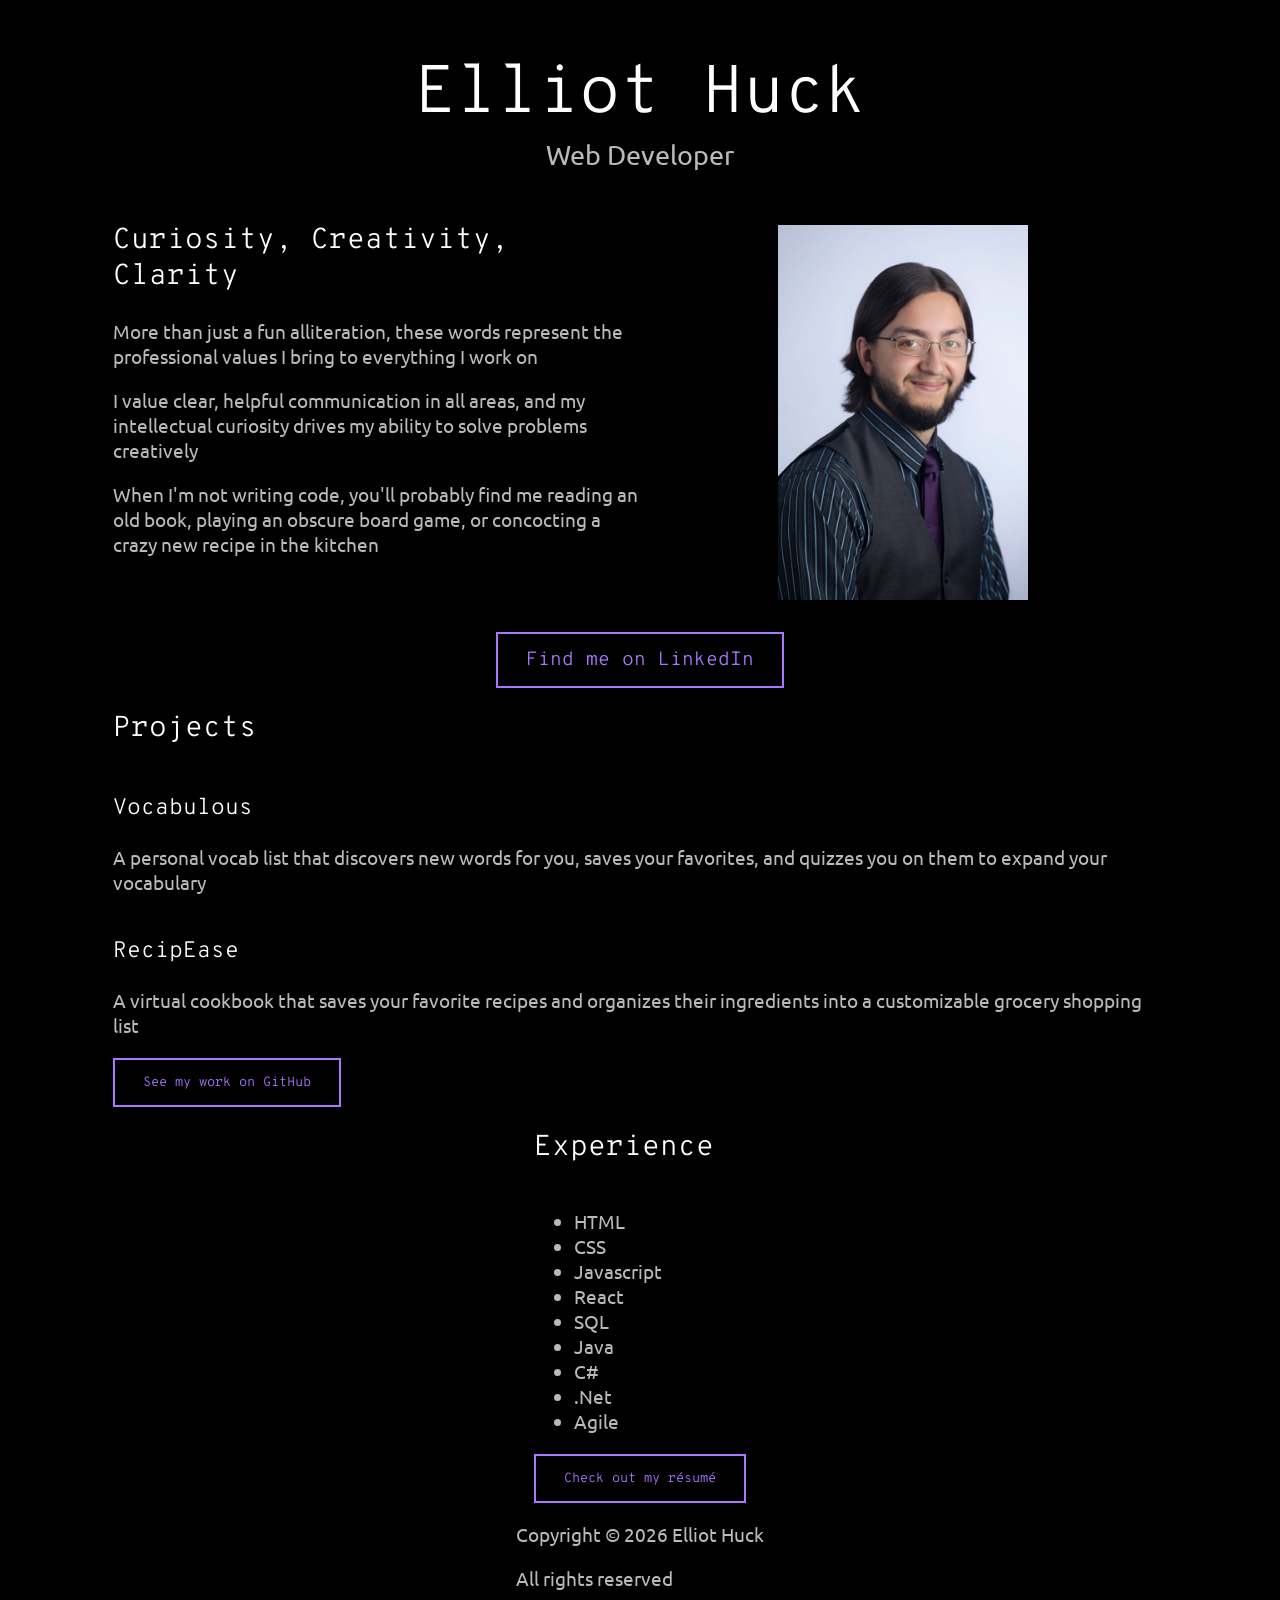
==== index.html @ 6683f587 "Fixed up about section" ====
<!DOCTYPE html>
<html lang="en">

<head>
	<meta charset="UTF-8">
	<meta name="viewport" content="width=device-width, initial-scale=1.0">
	<link href="./stylesheet.css" rel="stylesheet" type="text/css">
	<title>[ elliot huck ]</title>
</head>

<body>

	<!-- <nav>
		<h4>[ elliot huck ]</h4>
		<ul>
			<li><a href="#about">About</a></li>
			<li><a href="#projects">Projects</a></li>
			<li><a href="#experience">Experience</a></li>
		</ul>

	</nav> -->

	<header>
		<h1>Elliot Huck</h1>
		<p>Web Developer</p>
	</header>

	<section id="about">

		<div>
			<div>
				<h2>Curiosity, Creativity, Clarity</h2>
				<p>More than just a fun alliteration, these words represent the professional values I bring to everything I work on</p>
				<p>I value clear, helpful communication in all areas, and my intellectual curiosity drives my ability to solve problems creatively</p>
				<p>When I'm not writing code, you'll probably find me reading an old book, playing an obscure board game, or concocting a crazy new recipe in the kitchen</p>
			</div>
			<div>
				<img src="./files/pic-professional.jpg" alt="A rather good picture of the guy whose website this is">
			</div>
		</div>

		<div>
			<!-- <button> -->
				<a href="https://www.linkedin.com/in/elliot-huck/" target="_blank">
					Find me on LinkedIn
				</a>
			<!-- </button> -->
		</div>


	</section>

	<section id="projects">
		<h2>Projects</h2>

		<div>
			<h3>Vocabulous</h3>
			<p>A personal vocab list that discovers new words for you, saves your favorites, and quizzes you on them to expand your vocabulary</p>
		</div>

		<div>
			<h3>RecipEase</h3>
			<p>A virtual cookbook that saves your favorite recipes and organizes their ingredients into a customizable grocery shopping list</p>
		</div>

		<a href="https://github.com/elliot-huck" target="_blank">
			<button>See my work on GitHub</button>
		</a>


	</section>

	<section id="experience">
		<h2>Experience</h2>
		<ul>
			<li>HTML</li>
			<li>CSS</li>
			<li>Javascript</li>
			<li>React</li>
			<li>SQL</li>
			<li>Java</li>
			<li>C#</li>
			<li>.Net</li>
			<li>Agile</li>
		</ul>

		<a href="./files/Elliot-Huck-Resume.pdf" target="_blank">
			<button>Check out my r&eacutesum&eacute</button>
		</a>

	</section>

	<footer>
		<p>Copyright &copy;
			<script>document.write(new Date().getFullYear());</script> Elliot Huck</p>
		<p>All rights reserved</p>
	</footer>

</body>

</html>
---- stylesheet.css ----
@import url('https://fonts.googleapis.com/css?family=Overpass+Mono:300,400|Ubuntu&display=swap');

body {
	background-color: black;
	font-size: 1.2em;
	display: grid;
	grid-template-columns: 1fr 10fr 1fr;
	grid-template-rows: auto;
	justify-items: center;
}

header, footer {
	grid-column: 1 / span 3;
}

section {
	display: grid;
	grid-column: 2 / span 1;
}

h1, h2, h3, h4, h5, h6, a, button {
	font-family: 'Overpass Mono', monospace;
	color: white;
	font-weight: 300;
}

p, ul, li {
	font-family: 'Ubuntu', sans-serif;
	color: #bababa;
}

button {
	border: 2px solid #aa77ff; /* other color options: #8274c9, 8a73ff, medium slate blue */
  background-color: black;
  color: #aa77ff;
  padding: 14px 28px;
  cursor: pointer;
}

button:hover {
	background-color: #aa77ff;
	color: black;
}

header {
	text-align: center;
}

h1 {
	display: inline-block;
	vertical-align: middle;
	font-size: 3.5em;
	/* font-size: 5vw; */
	margin-block-end: 0;
}

header p {
	margin-block-start: 0;
	font-size: 1.4em;
}

section#about > div {
	display: grid;
	grid-template-columns: repeat(auto-fit, minmax(300px, 1fr));
	/* grid-template-rows: 1fr 1fr; */
}

section#about > div > div:last-child {
	text-align: center; /* img */
}

section#about img {
	height: auto;
	max-width: 250px;
	min-width: 100px;
	margin: 5%;
}

section#about > div:last-child {
	grid-column: 1 / span 3;
	grid-row: 2 / span 1;
}

#about a {
	/* padding: 0; */
}
/*
button > a {
	width: 100%;
	height: 100%;
} */

#about a {
	border: 2px solid #aa77ff; /* other color options: #8274c9, 8a73ff, medium slate blue */
  background-color: black;
  color: #aa77ff;
	padding: 14px 28px;
	text-decoration: none;
	justify-self: center;
  /* cursor: pointer; */
}

#about a:hover {
	background-color: #aa77ff;
	color: black;
}


/*
#about a {
	grid-row: 1 / span 2;
} */
/* 
#about > div:first-child {
	width: 50%;
	grid-column: 1 / span 1;
}

#about > div:nth-child(2) {
	grid-column: 2 / span 1;

}

#about img {
	width: 100%;
	height: auto;
} */



/*
section > div {
	display: flex;
	flex-wrap: wrap;
} */
/*
#about > div > div {
	width: 50%;
}

#about img {
	width: 40%;
	height: auto;
} */

/* a.ui {
  font-size: 1.07em !important;
  transform: scale(1, 1.2) !important;
} */


@media only screen and (min-device-width : 300px) and (max-device-width : 480px) {
	h1 {
		 font-size: 2em;
	}
/*
	header, section {
		margin: 5%;
	} */
}
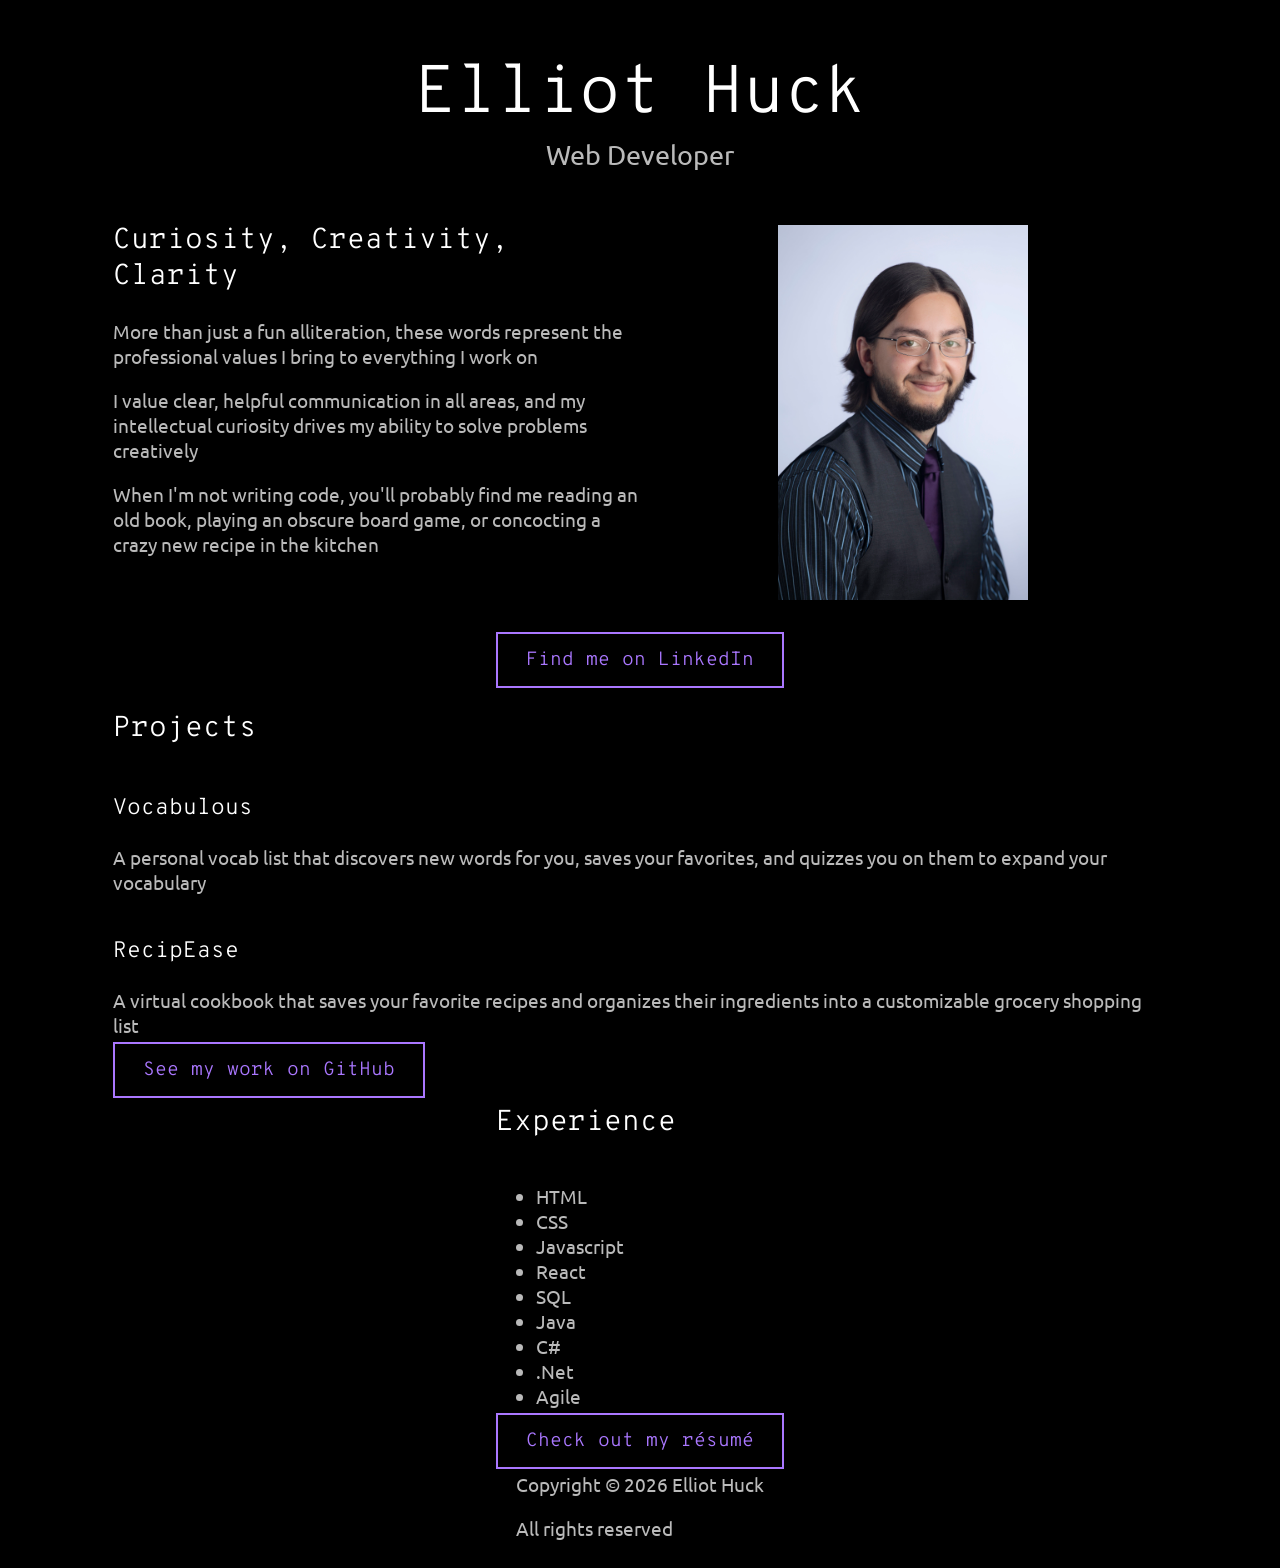
==== commit 1ab645e4: "Cleaned up styling for a tags" ====
--- a/index.html
+++ b/index.html
@@ -40,11 +40,9 @@
 		</div>
 
 		<div>
-			<!-- <button> -->
 				<a href="https://www.linkedin.com/in/elliot-huck/" target="_blank">
 					Find me on LinkedIn
 				</a>
-			<!-- </button> -->
 		</div>
 
 
@@ -63,9 +61,11 @@
 			<p>A virtual cookbook that saves your favorite recipes and organizes their ingredients into a customizable grocery shopping list</p>
 		</div>
 
-		<a href="https://github.com/elliot-huck" target="_blank">
-			<button>See my work on GitHub</button>
-		</a>
+		<div>
+			<a href="https://github.com/elliot-huck" target="_blank">
+				See my work on GitHub
+			</a>
+		</div>
 
 
 	</section>
@@ -84,9 +84,11 @@
 			<li>Agile</li>
 		</ul>
 
-		<a href="./files/Elliot-Huck-Resume.pdf" target="_blank">
-			<button>Check out my r&eacutesum&eacute</button>
-		</a>
+		<div>
+			<a href="./files/Elliot-Huck-Resume.pdf" target="_blank">
+				Check out my r&eacutesum&eacute
+			</a>
+		</div>
 
 	</section>
 
--- a/stylesheet.css
+++ b/stylesheet.css
@@ -18,7 +18,7 @@
 	grid-column: 2 / span 1;
 }
 
-h1, h2, h3, h4, h5, h6, a, button {
+h1, h2, h3, h4, h5, h6, a {
 	font-family: 'Overpass Mono', monospace;
 	color: white;
 	font-weight: 300;
@@ -29,15 +29,16 @@
 	color: #bababa;
 }
 
-button {
+a {
 	border: 2px solid #aa77ff; /* other color options: #8274c9, 8a73ff, medium slate blue */
   background-color: black;
   color: #aa77ff;
-  padding: 14px 28px;
-  cursor: pointer;
+	padding: 14px 28px;
+	text-decoration: none;
+	justify-self: center;
 }
 
-button:hover {
+a:hover {
 	background-color: #aa77ff;
 	color: black;
 }
@@ -81,72 +82,7 @@
 	grid-row: 2 / span 1;
 }
 
-#about a {
-	/* padding: 0; */
-}
-/*
-button > a {
-	width: 100%;
-	height: 100%;
-} */
 
-#about a {
-	border: 2px solid #aa77ff; /* other color options: #8274c9, 8a73ff, medium slate blue */
-  background-color: black;
-  color: #aa77ff;
-	padding: 14px 28px;
-	text-decoration: none;
-	justify-self: center;
-  /* cursor: pointer; */
-}
-
-#about a:hover {
-	background-color: #aa77ff;
-	color: black;
-}
-
-
-/*
-#about a {
-	grid-row: 1 / span 2;
-} */
-/* 
-#about > div:first-child {
-	width: 50%;
-	grid-column: 1 / span 1;
-}
-
-#about > div:nth-child(2) {
-	grid-column: 2 / span 1;
-
-}
-
-#about img {
-	width: 100%;
-	height: auto;
-} */
-
-
-
-/*
-section > div {
-	display: flex;
-	flex-wrap: wrap;
-} */
-/*
-#about > div > div {
-	width: 50%;
-}
-
-#about img {
-	width: 40%;
-	height: auto;
-} */
-
-/* a.ui {
-  font-size: 1.07em !important;
-  transform: scale(1, 1.2) !important;
-} */
 
 
 @media only screen and (min-device-width : 300px) and (max-device-width : 480px) {
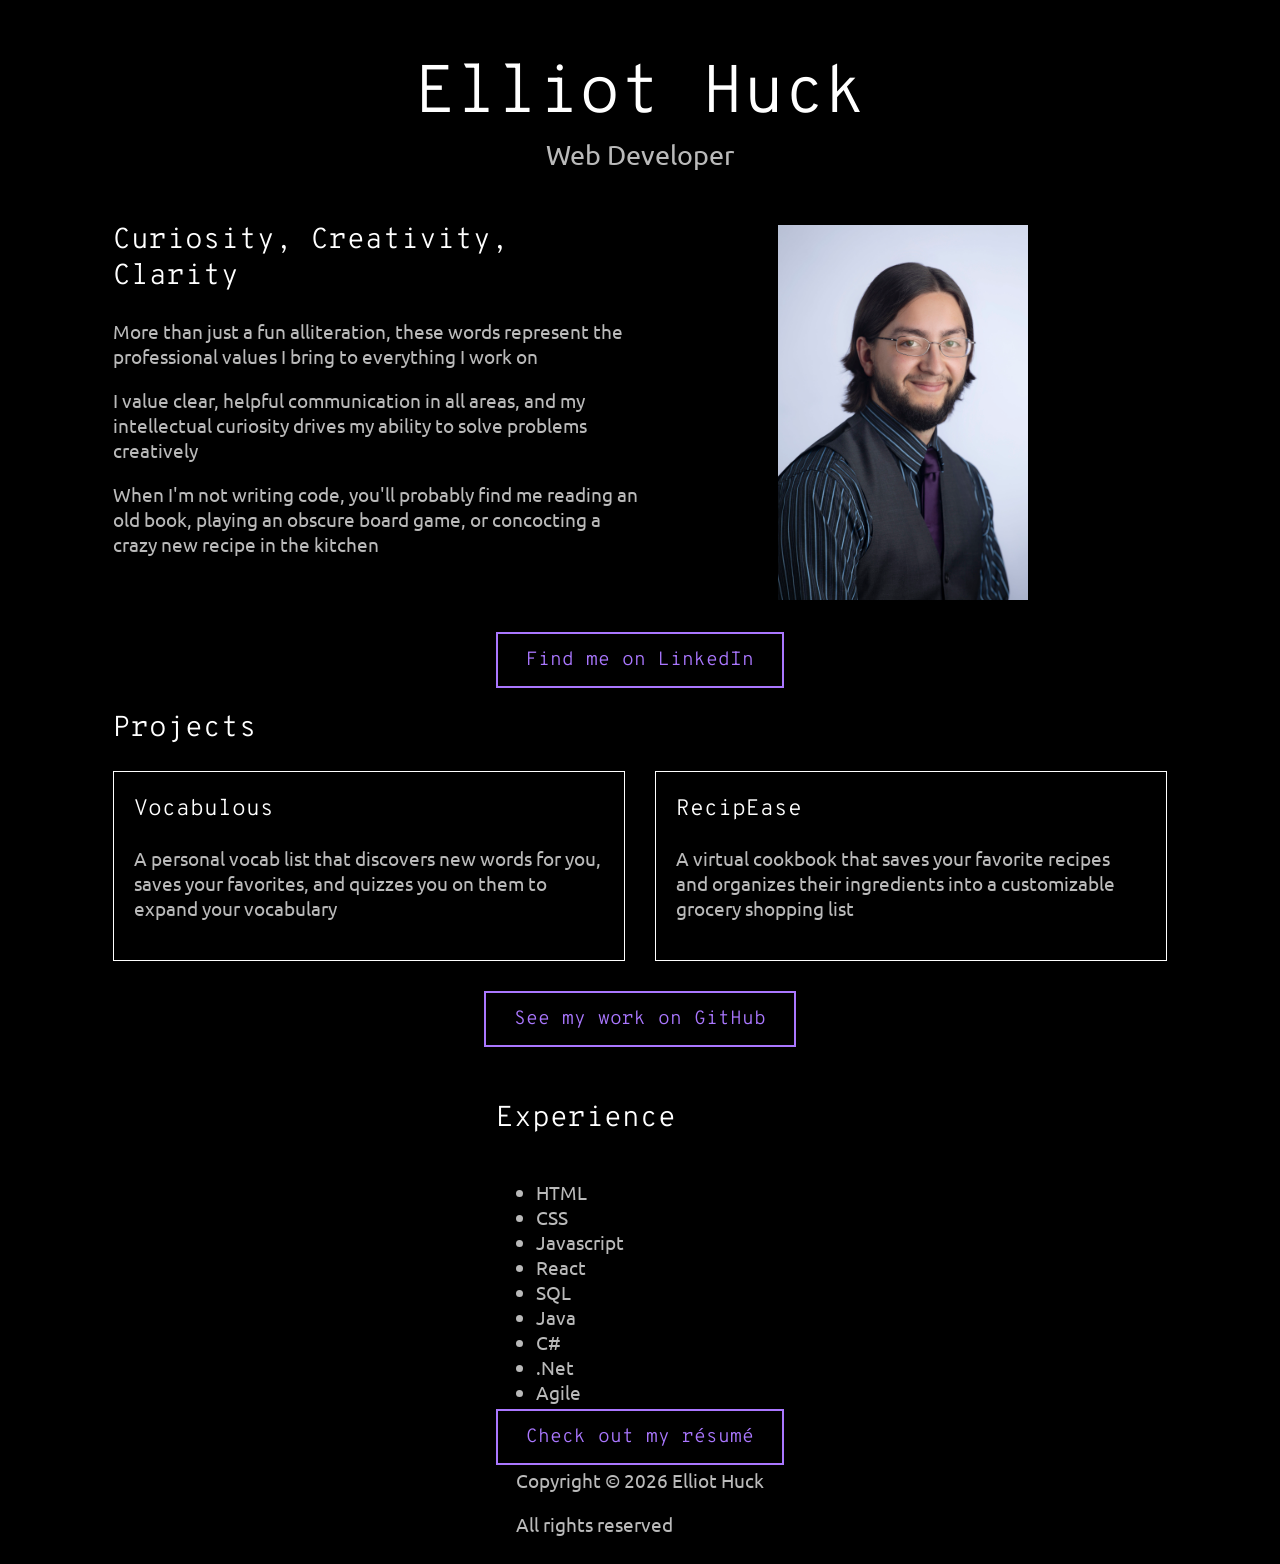
==== commit 7f8aa82b: "Restyled projects section" ====
--- a/index.html
+++ b/index.html
@@ -40,9 +40,9 @@
 		</div>
 
 		<div>
-				<a href="https://www.linkedin.com/in/elliot-huck/" target="_blank">
-					Find me on LinkedIn
-				</a>
+			<a href="https://www.linkedin.com/in/elliot-huck/" target="_blank">
+				Find me on LinkedIn
+			</a>
 		</div>
 
 
@@ -52,13 +52,15 @@
 		<h2>Projects</h2>
 
 		<div>
-			<h3>Vocabulous</h3>
-			<p>A personal vocab list that discovers new words for you, saves your favorites, and quizzes you on them to expand your vocabulary</p>
-		</div>
+			<div>
+				<h3>Vocabulous</h3>
+				<p>A personal vocab list that discovers new words for you, saves your favorites, and quizzes you on them to expand your vocabulary</p>
+			</div>
 
-		<div>
-			<h3>RecipEase</h3>
-			<p>A virtual cookbook that saves your favorite recipes and organizes their ingredients into a customizable grocery shopping list</p>
+			<div>
+				<h3>RecipEase</h3>
+				<p>A virtual cookbook that saves your favorite recipes and organizes their ingredients into a customizable grocery shopping list</p>
+			</div>
 		</div>
 
 		<div>
--- a/stylesheet.css
+++ b/stylesheet.css
@@ -82,6 +82,19 @@
 	grid-row: 2 / span 1;
 }
 
+section#projects > div {
+	display: grid;
+	grid-template-columns: repeat(auto-fit, minmax(225px, 1fr));
+	grid-gap: 30px;
+	margin-bottom: 30px;
+	/* grid-template-rows: 1fr 1fr; */
+}
+
+section#projects > div > div {
+	padding: 20px;
+	padding-top: 0;
+	border: 1px solid white;
+}
 
 
 
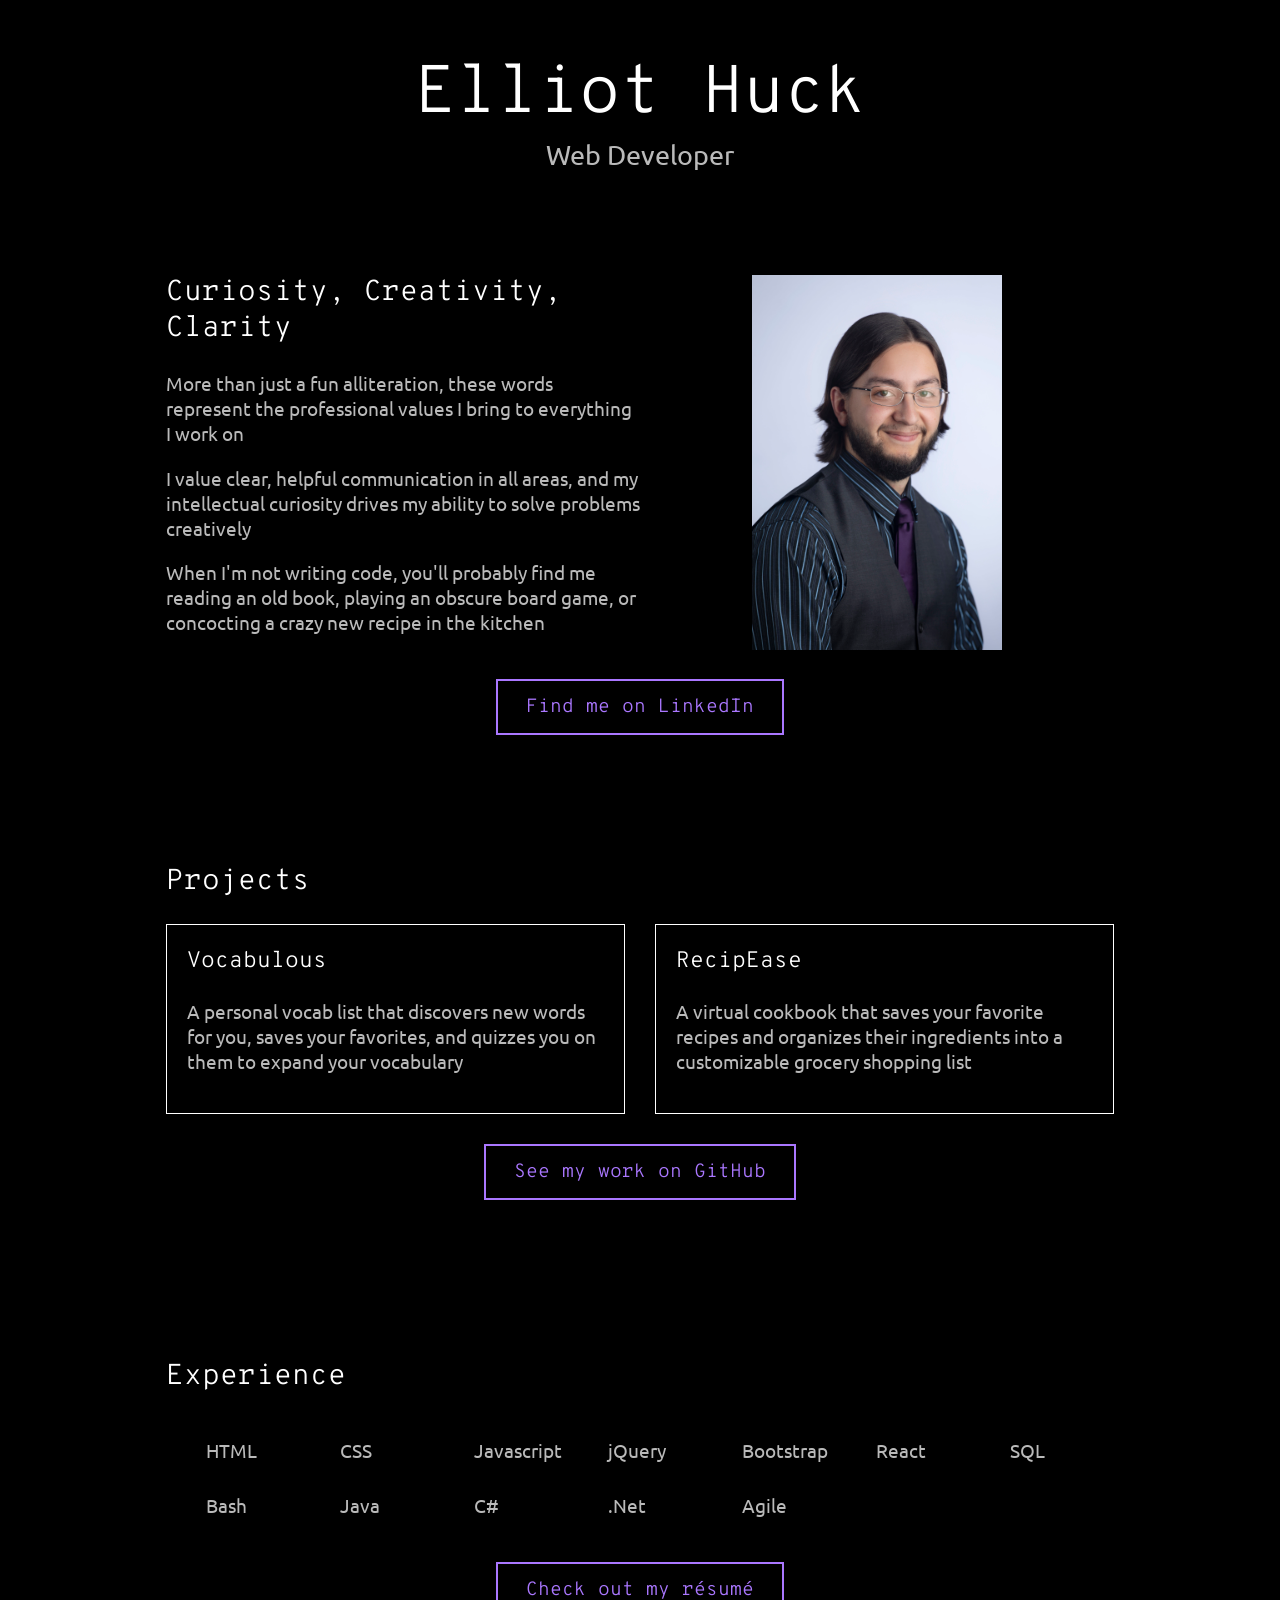
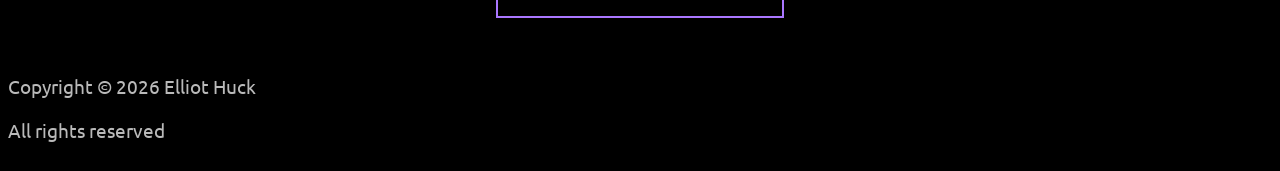
==== commit e69c3802: "Restyled the technologies/experience section" ====
--- a/index.html
+++ b/index.html
@@ -74,12 +74,16 @@
 
 	<section id="experience">
 		<h2>Experience</h2>
+
 		<ul>
 			<li>HTML</li>
 			<li>CSS</li>
 			<li>Javascript</li>
+			<li>jQuery</li>
+			<li>Bootstrap</li>
 			<li>React</li>
 			<li>SQL</li>
+			<li>Bash</li>
 			<li>Java</li>
 			<li>C#</li>
 			<li>.Net</li>
--- a/stylesheet.css
+++ b/stylesheet.css
@@ -6,7 +6,6 @@
 	display: grid;
 	grid-template-columns: 1fr 10fr 1fr;
 	grid-template-rows: auto;
-	justify-items: center;
 }
 
 header, footer {
@@ -16,6 +15,7 @@
 section {
 	display: grid;
 	grid-column: 2 / span 1;
+	padding: 5%;
 }
 
 h1, h2, h3, h4, h5, h6, a {
@@ -97,6 +97,22 @@
 }
 
 
+section#experience > ul {
+	display: grid;
+	grid-template-columns: repeat(auto-fill, minmax(100px, 1fr));
+	grid-gap: 30px;
+	margin-bottom: 60px;
+}
+
+section#experience li {
+	list-style: none;
+}
+
+section#experience > div {
+	justify-self: center;
+}
+
+
 
 @media only screen and (min-device-width : 300px) and (max-device-width : 480px) {
 	h1 {
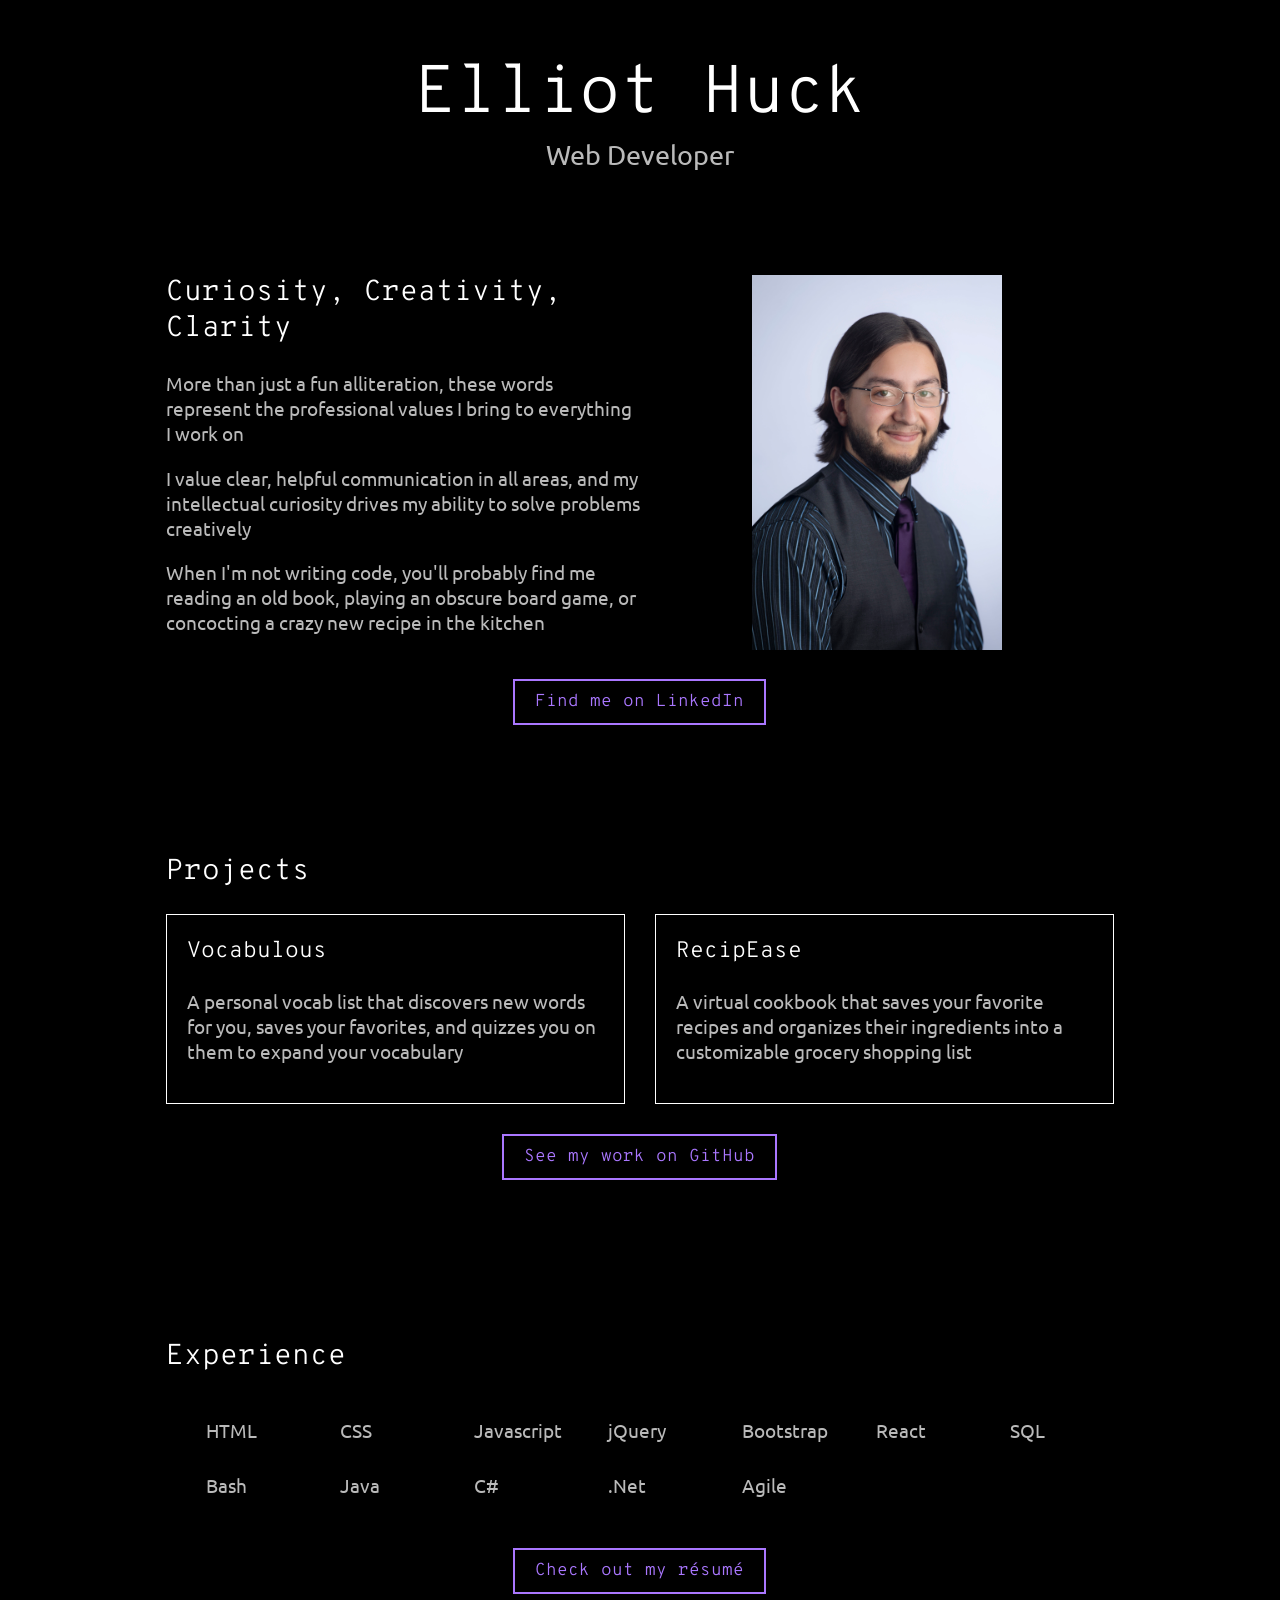
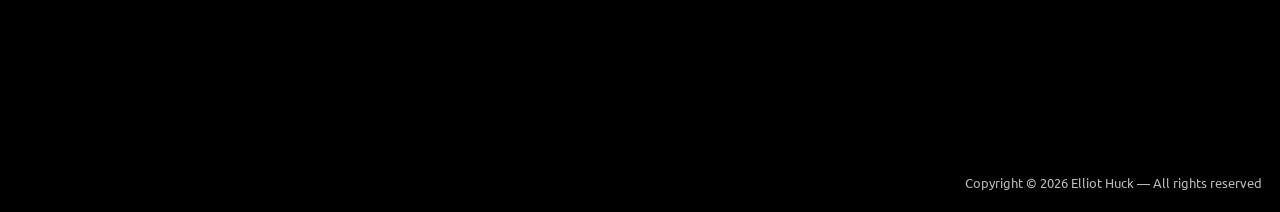
==== commit 6ad234ad: "Restyled footer" ====
--- a/index.html
+++ b/index.html
@@ -100,8 +100,7 @@
 
 	<footer>
 		<p>Copyright &copy;
-			<script>document.write(new Date().getFullYear());</script> Elliot Huck</p>
-		<p>All rights reserved</p>
+			<script>document.write(new Date().getFullYear());</script> Elliot Huck &mdash; All rights reserved</p>
 	</footer>
 
 </body>
--- a/stylesheet.css
+++ b/stylesheet.css
@@ -33,14 +33,16 @@
 	border: 2px solid #aa77ff; /* other color options: #8274c9, 8a73ff, medium slate blue */
   background-color: black;
   color: #aa77ff;
-	padding: 14px 28px;
+	padding: 10px 20px;
 	text-decoration: none;
 	justify-self: center;
+	font-size: .9em;
 }
 
 a:hover {
 	background-color: #aa77ff;
 	color: black;
+	font-weight: bold;
 }
 
 header {
@@ -112,14 +114,22 @@
 	justify-self: center;
 }
 
+footer {
+	text-align: right;
+	font-size: small;
+	padding-right: 10px;
+	margin-top: 10%;
+}
 
 
 @media only screen and (min-device-width : 300px) and (max-device-width : 480px) {
 	h1 {
 		 font-size: 2em;
 	}
-/*
-	header, section {
-		margin: 5%;
-	} */
+
+	footer {
+		text-align: center;
+		padding: 0;
+		margin: 20% 0 0 0;
+	}
 }
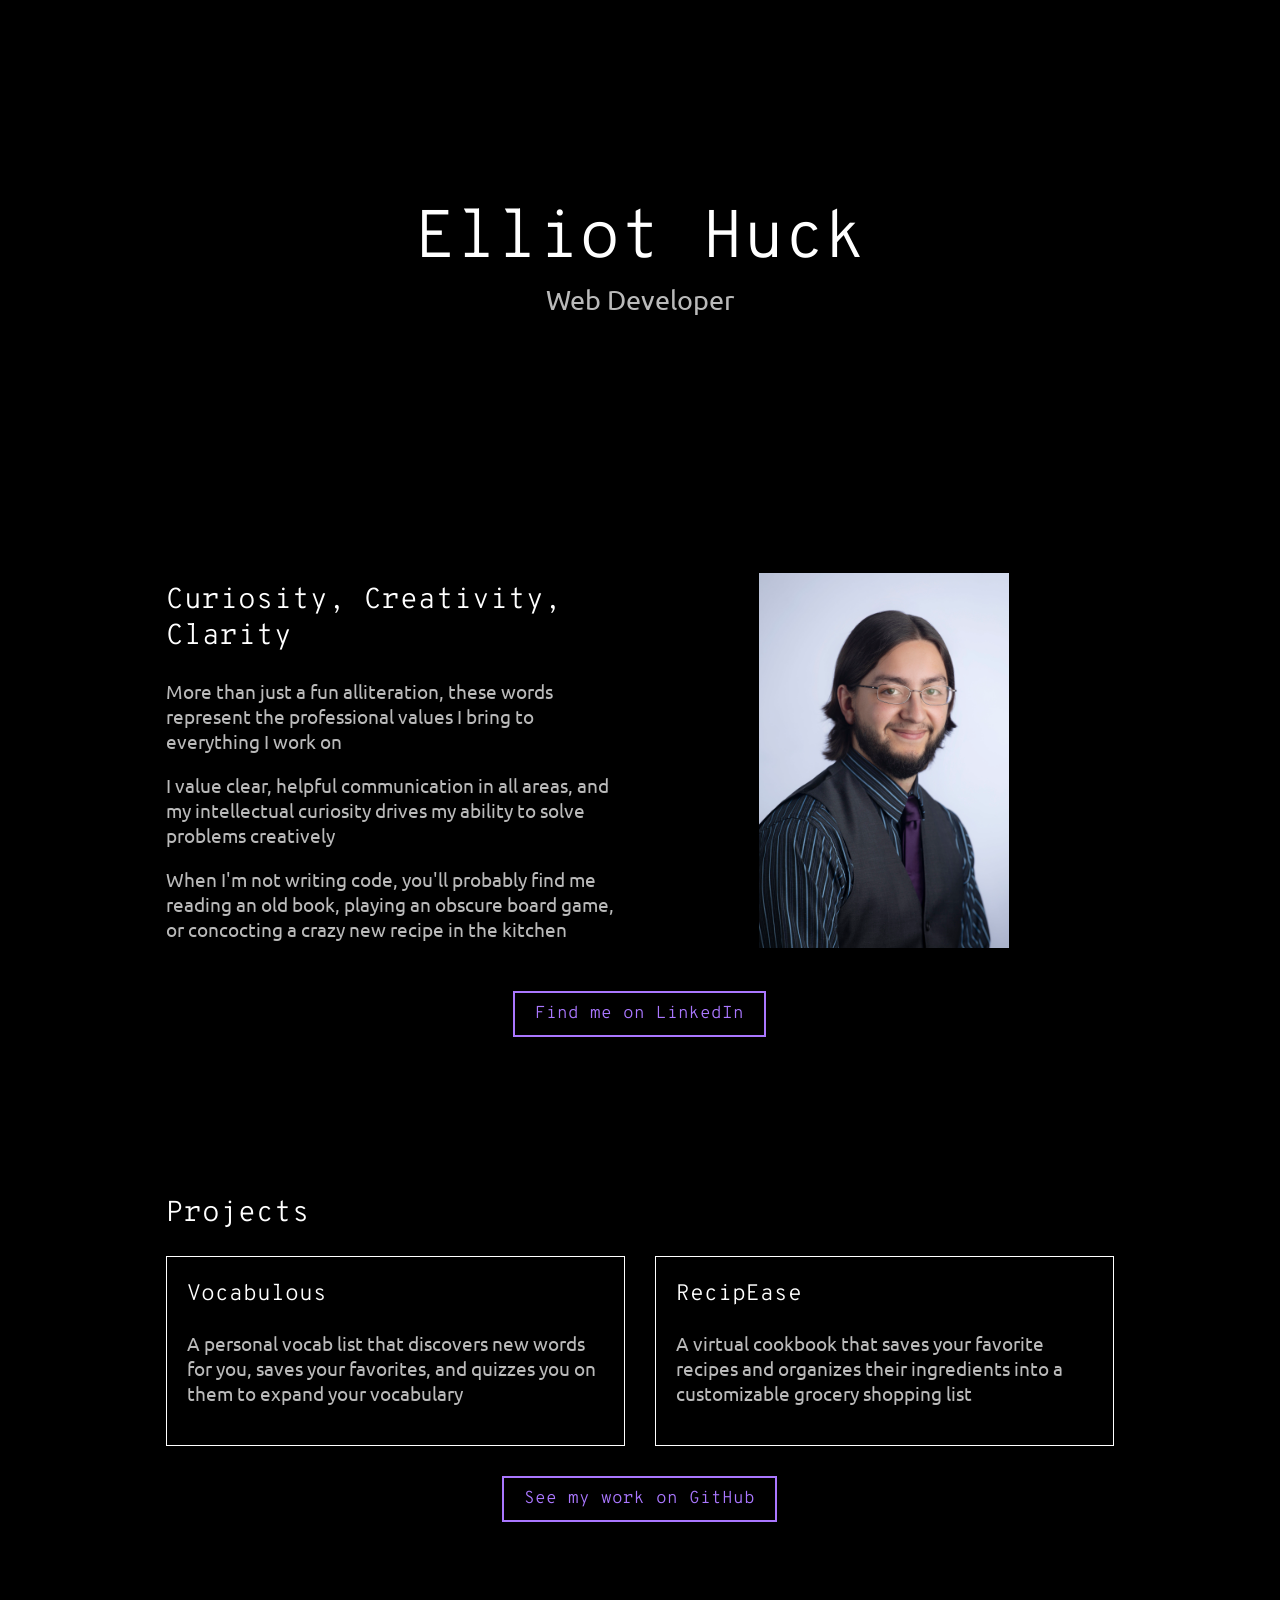
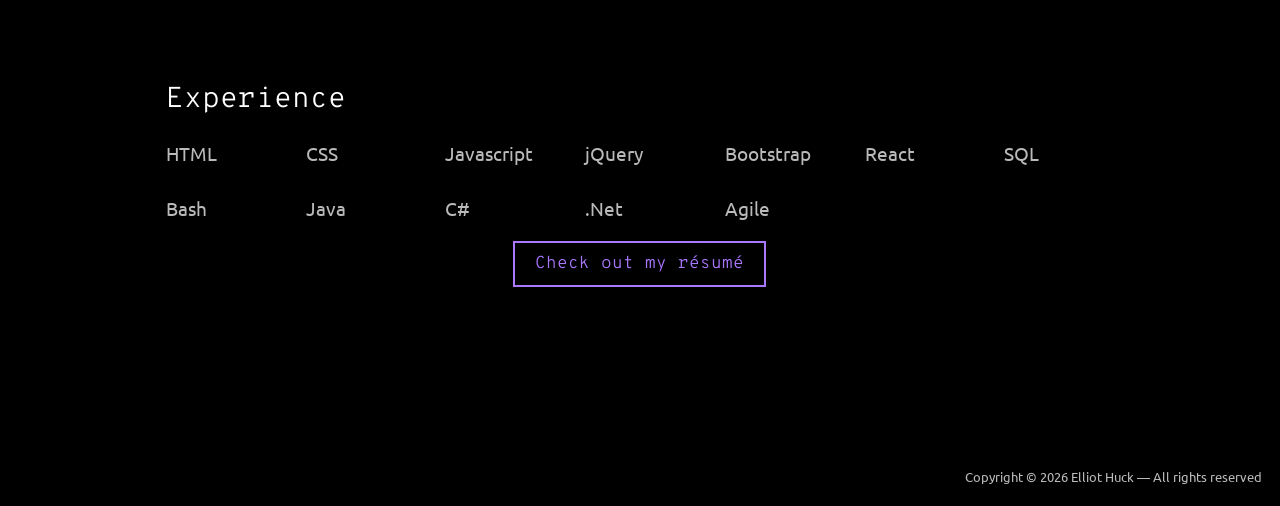
==== commit 3cb06f30: "Introduced a few class names, made stylings a little more consistent" ====
--- a/index.html
+++ b/index.html
@@ -27,20 +27,20 @@
 
 	<section id="about">
 
-		<div>
+		<div class="section-grid">
 			<div>
 				<h2>Curiosity, Creativity, Clarity</h2>
 				<p>More than just a fun alliteration, these words represent the professional values I bring to everything I work on</p>
 				<p>I value clear, helpful communication in all areas, and my intellectual curiosity drives my ability to solve problems creatively</p>
 				<p>When I'm not writing code, you'll probably find me reading an old book, playing an obscure board game, or concocting a crazy new recipe in the kitchen</p>
 			</div>
-			<div>
+			<div class="about-img-container">
 				<img src="./files/pic-professional.jpg" alt="A rather good picture of the guy whose website this is">
 			</div>
 		</div>
 
 		<div>
-			<a href="https://www.linkedin.com/in/elliot-huck/" target="_blank">
+			<a href="https://www.linkedin.com/in/elliot-huck/" target="_blank" class="link-button">
 				Find me on LinkedIn
 			</a>
 		</div>
@@ -51,20 +51,20 @@
 	<section id="projects">
 		<h2>Projects</h2>
 
-		<div>
-			<div>
+		<div class="section-grid">
+			<div class="project-card">
 				<h3>Vocabulous</h3>
 				<p>A personal vocab list that discovers new words for you, saves your favorites, and quizzes you on them to expand your vocabulary</p>
 			</div>
 
-			<div>
+			<div class="project-card">
 				<h3>RecipEase</h3>
 				<p>A virtual cookbook that saves your favorite recipes and organizes their ingredients into a customizable grocery shopping list</p>
 			</div>
 		</div>
 
 		<div>
-			<a href="https://github.com/elliot-huck" target="_blank">
+			<a href="https://github.com/elliot-huck" target="_blank" class="link-button">
 				See my work on GitHub
 			</a>
 		</div>
@@ -75,7 +75,7 @@
 	<section id="experience">
 		<h2>Experience</h2>
 
-		<ul>
+		<ul class="section-grid">
 			<li>HTML</li>
 			<li>CSS</li>
 			<li>Javascript</li>
@@ -91,7 +91,7 @@
 		</ul>
 
 		<div>
-			<a href="./files/Elliot-Huck-Resume.pdf" target="_blank">
+			<a href="./files/Elliot-Huck-Resume.pdf" target="_blank" class="link-button">
 				Check out my r&eacutesum&eacute
 			</a>
 		</div>
--- a/stylesheet.css
+++ b/stylesheet.css
@@ -1,9 +1,40 @@
 @import url('https://fonts.googleapis.com/css?family=Overpass+Mono:300,400|Ubuntu&display=swap');
 
+/* TEXT STYLINGS --------------------------------------------------*/
+h1, h2, h3, h4, h5, h6 {
+	color: white;
+	font-family: 'Overpass Mono', monospace;
+	font-weight: 300;
+}
+
+p, li {
+	color: #bababa;
+	font-family: 'Ubuntu', sans-serif;
+}
+
+a.link-button {
+	border: 2px solid #aa77ff; /* other color options: #8274c9, 8a73ff, medium slate blue */
+  color: #aa77ff;
+	font-family: 'Overpass Mono', monospace;
+	font-size: .9em;
+	font-weight: 300;
+	justify-self: center;
+	padding: 10px 20px;
+	text-decoration: none;
+}
+
+a.link-button:hover {
+	background-color: #aa77ff;
+	color: black;
+	font-weight: bold;
+}
+
+
+/* BASIC LAYOUT --------------------------------------------------*/
 body {
 	background-color: black;
+	display: grid;
 	font-size: 1.2em;
-	display: grid;
 	grid-template-columns: 1fr 10fr 1fr;
 	grid-template-rows: auto;
 }
@@ -18,65 +49,47 @@
 	padding: 5%;
 }
 
-h1, h2, h3, h4, h5, h6, a {
-	font-family: 'Overpass Mono', monospace;
-	color: white;
-	font-weight: 300;
-}
 
-p, ul, li {
-	font-family: 'Ubuntu', sans-serif;
-	color: #bababa;
-}
-
-a {
-	border: 2px solid #aa77ff; /* other color options: #8274c9, 8a73ff, medium slate blue */
-  background-color: black;
-  color: #aa77ff;
-	padding: 10px 20px;
-	text-decoration: none;
-	justify-self: center;
-	font-size: .9em;
-}
-
-a:hover {
-	background-color: #aa77ff;
-	color: black;
-	font-weight: bold;
-}
-
+/* ---------------------------------------------------------------------- HEADER SECTION */
 header {
+	margin: 15% 0;
 	text-align: center;
 }
 
-h1 {
+header h1 {
 	display: inline-block;
+	font-size: 3.5em;
+	margin: 0;
 	vertical-align: middle;
-	font-size: 3.5em;
-	/* font-size: 5vw; */
-	margin-block-end: 0;
 }
 
 header p {
-	margin-block-start: 0;
 	font-size: 1.4em;
+	margin: 0;
 }
 
+
+/* ---------------------------------------------------------------------- ABOUT SECTION */
 section#about > div {
 	display: grid;
+	grid-gap: 30px;
 	grid-template-columns: repeat(auto-fit, minmax(300px, 1fr));
-	/* grid-template-rows: 1fr 1fr; */
+	margin-bottom: 30px;
 }
 
 section#about > div > div:last-child {
-	text-align: center; /* img */
+	text-align: center;
+}
+
+div.about-img-container {
+	display: grid;
 }
 
 section#about img {
 	height: auto;
+	place-self: center;
 	max-width: 250px;
 	min-width: 100px;
-	margin: 5%;
 }
 
 section#about > div:last-child {
@@ -84,26 +97,31 @@
 	grid-row: 2 / span 1;
 }
 
+
+/* ---------------------------------------------------------------------- PROJECTS SECTION */
 section#projects > div {
 	display: grid;
+	grid-gap: 30px;
 	grid-template-columns: repeat(auto-fit, minmax(225px, 1fr));
-	grid-gap: 30px;
 	margin-bottom: 30px;
 	/* grid-template-rows: 1fr 1fr; */
 }
 
-section#projects > div > div {
+div.project-card {
+	border: 1px solid white;
 	padding: 20px;
 	padding-top: 0;
-	border: 1px solid white;
 }
 
 
+/* ---------------------------------------------------------------------- EXPERIENCE/TECHNOLOGIES SECTION */
 section#experience > ul {
 	display: grid;
+	grid-gap: 30px;
 	grid-template-columns: repeat(auto-fill, minmax(100px, 1fr));
-	grid-gap: 30px;
-	margin-bottom: 60px;
+	margin-bottom: 30px;
+	margin-top: 0;
+	padding: 0;
 }
 
 section#experience li {
@@ -114,22 +132,35 @@
 	justify-self: center;
 }
 
+
+/* ---------------------------------------------------------------------- FOOTER SECTION */
 footer {
+	font-size: small;
+	margin-top: 10%;
+	padding-right: 10px;
 	text-align: right;
-	font-size: small;
-	padding-right: 10px;
-	margin-top: 10%;
 }
 
 
+/* ---------------------------------------------------------------------- MEDIA QUERIES FOR MOBILE LAYOUT */
 @media only screen and (min-device-width : 300px) and (max-device-width : 480px) {
-	h1 {
-		 font-size: 2em;
+
+	header {
+		margin: 20vh 0;
+	}
+
+	header h1 {
+		 font-size: 2.2em;
+	}
+
+	header p {
+		font-size: 1.2em;
 	}
 
 	footer {
 		text-align: center;
 		padding: 0;
 		margin: 20% 0 0 0;
+		/* font-weight: bold; */
 	}
 }
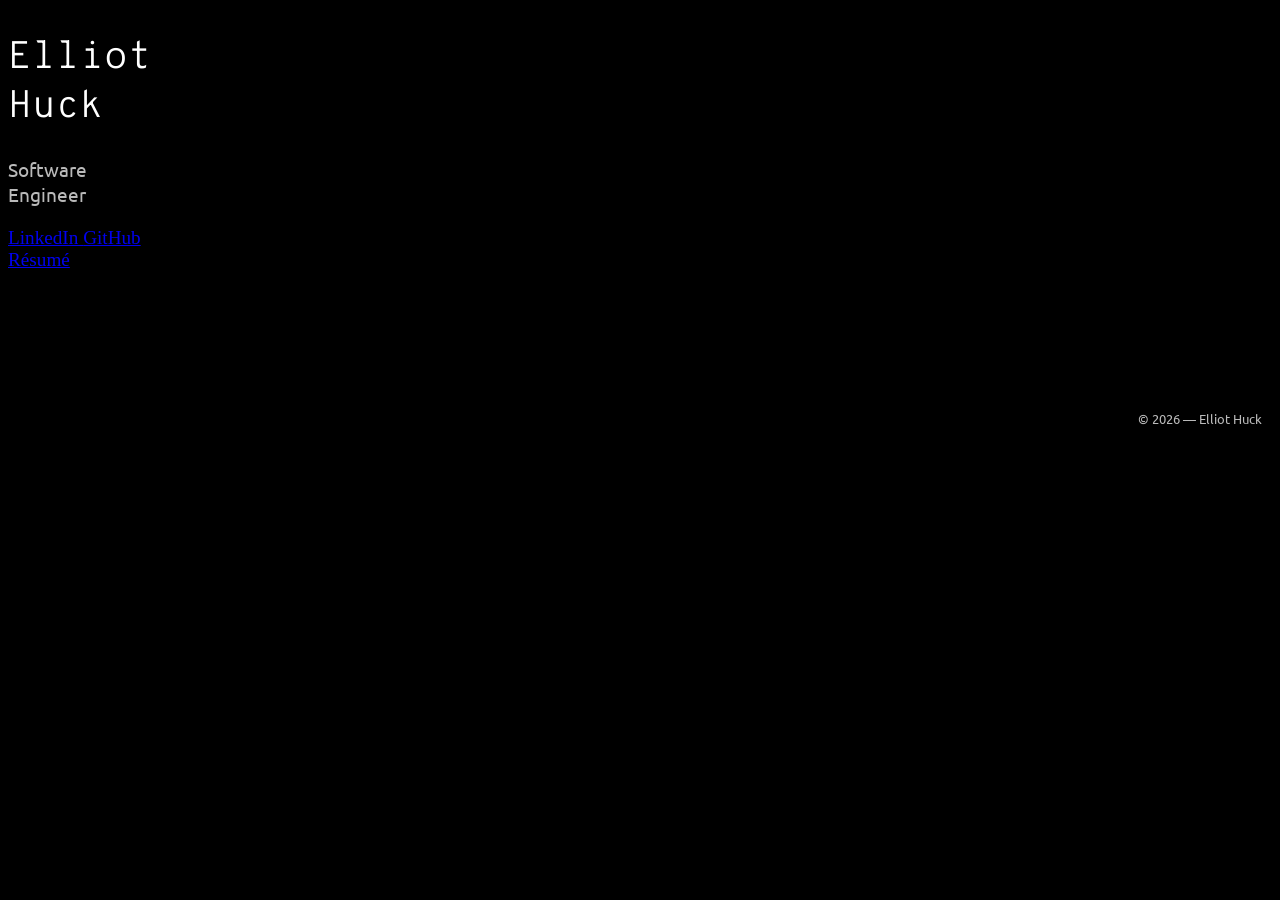
==== commit 80208d2c: "Removed extra content" ====
--- a/index.html
+++ b/index.html
@@ -1,108 +1,33 @@
-<!DOCTYPE html>
+<!doctype html>
 <html lang="en">
+  <head>
+    <meta charset="UTF-8" />
+    <meta name="viewport" content="width=device-width, initial-scale=1.0" />
+    <link href="./stylesheet.css" rel="stylesheet" type="text/css" />
+    <title>Elliot Huck</title>
+  </head>
 
-<head>
-	<meta charset="UTF-8">
-	<meta name="viewport" content="width=device-width, initial-scale=1.0">
-	<link href="./stylesheet.css" rel="stylesheet" type="text/css">
-	<title>[ elliot huck ]</title>
-</head>
+  <body>
+    <main>
+      <h1>Elliot Huck</h1>
+      <p>Software Engineer</p>
+      <div class="link-container">
+        <a href="https://www.linkedin.com/in/elliot-huck/" target="_blank">
+          LinkedIn
+        </a>
+        <a href="https://github.com/elliot-huck" target="_blank"> GitHub </a>
+        <a href="./resume.html" target="_blank"> R&eacutesum&eacute </a>
+      </div>
+    </main>
 
-<body>
-
-	<!-- <nav>
-		<h4>[ elliot huck ]</h4>
-		<ul>
-			<li><a href="#about">About</a></li>
-			<li><a href="#projects">Projects</a></li>
-			<li><a href="#experience">Experience</a></li>
-		</ul>
-
-	</nav> -->
-
-	<header>
-		<h1>Elliot Huck</h1>
-		<p>Web Developer</p>
-	</header>
-
-	<section id="about">
-
-		<div class="section-grid">
-			<div>
-				<h2>Curiosity, Creativity, Clarity</h2>
-				<p>More than just a fun alliteration, these words represent the professional values I bring to everything I work on</p>
-				<p>I value clear, helpful communication in all areas, and my intellectual curiosity drives my ability to solve problems creatively</p>
-				<p>When I'm not writing code, you'll probably find me reading an old book, playing an obscure board game, or concocting a crazy new recipe in the kitchen</p>
-			</div>
-			<div class="about-img-container">
-				<img src="./files/pic-professional.jpg" alt="A rather good picture of the guy whose website this is">
-			</div>
-		</div>
-
-		<div>
-			<a href="https://www.linkedin.com/in/elliot-huck/" target="_blank" class="link-button">
-				Find me on LinkedIn
-			</a>
-		</div>
-
-
-	</section>
-
-	<section id="projects">
-		<h2>Projects</h2>
-
-		<div class="section-grid">
-			<div class="project-card">
-				<h3>Vocabulous</h3>
-				<p>A personal vocab list that discovers new words for you, saves your favorites, and quizzes you on them to expand your vocabulary</p>
-			</div>
-
-			<div class="project-card">
-				<h3>RecipEase</h3>
-				<p>A virtual cookbook that saves your favorite recipes and organizes their ingredients into a customizable grocery shopping list</p>
-			</div>
-		</div>
-
-		<div>
-			<a href="https://github.com/elliot-huck" target="_blank" class="link-button">
-				See my work on GitHub
-			</a>
-		</div>
-
-
-	</section>
-
-	<section id="experience">
-		<h2>Experience</h2>
-
-		<ul class="section-grid">
-			<li>HTML</li>
-			<li>CSS</li>
-			<li>Javascript</li>
-			<li>jQuery</li>
-			<li>Bootstrap</li>
-			<li>React</li>
-			<li>SQL</li>
-			<li>Bash</li>
-			<li>Java</li>
-			<li>C#</li>
-			<li>.Net</li>
-			<li>Agile</li>
-		</ul>
-
-		<div>
-			<a href="./files/Elliot-Huck-Resume.pdf" target="_blank" class="link-button">
-				Check out my r&eacutesum&eacute
-			</a>
-		</div>
-
-	</section>
-
-	<footer>
-		<p>Copyright &copy;
-			<script>document.write(new Date().getFullYear());</script> Elliot Huck &mdash; All rights reserved</p>
-	</footer>
-
-</body>
-
-</html>+    <footer>
+      <p>
+        &copy;
+        <script>
+          document.write(new Date().getFullYear());
+        </script>
+        &mdash; Elliot Huck
+      </p>
+    </footer>
+  </body>
+</html>
